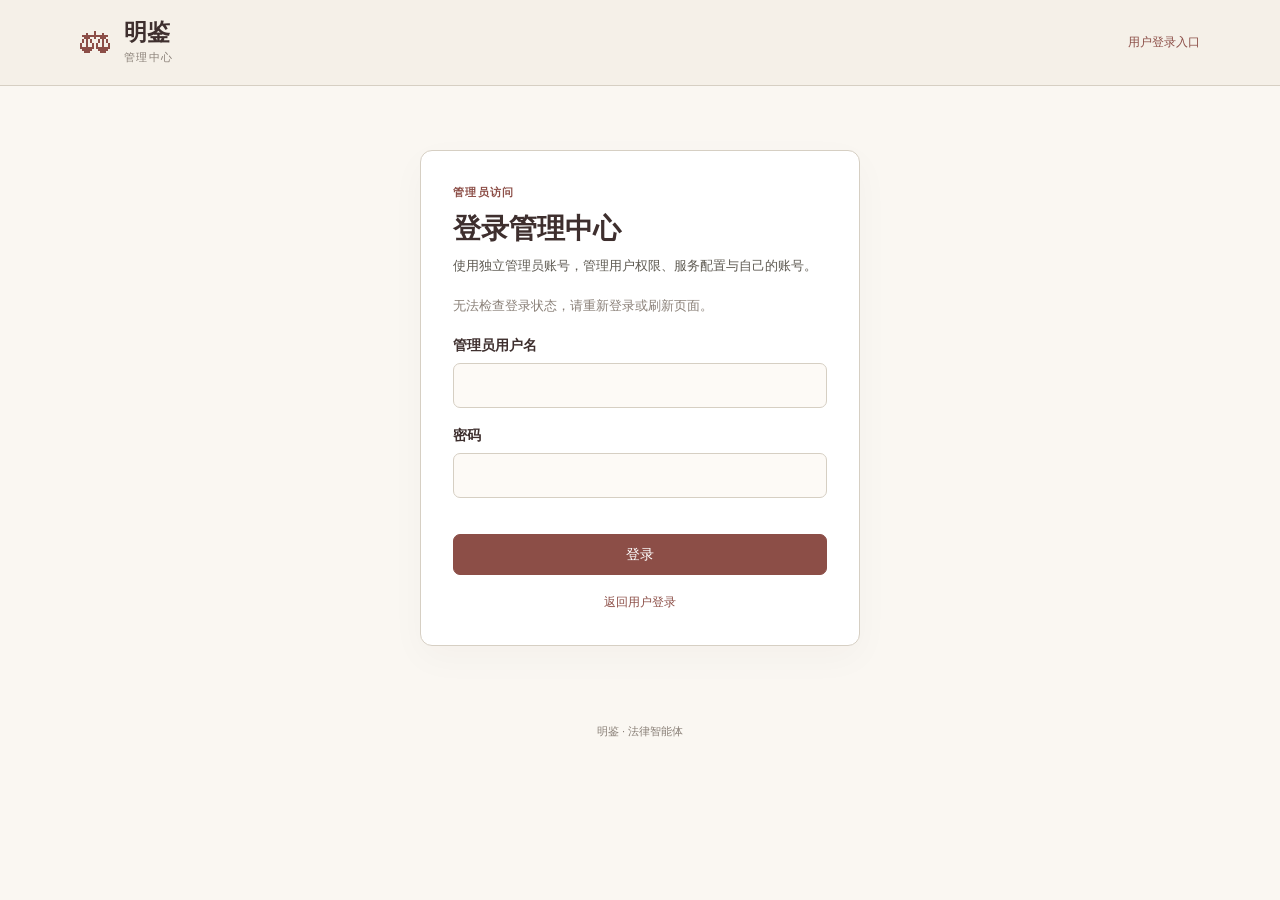
==== templates/admin.html @ 9ec8cc7a "Separate admin portal and unlimited test users; default DeepSeek Flash" ====
<!DOCTYPE html>
<html lang="zh-CN">
<head>
  <meta charset="UTF-8">
  <meta name="viewport" content="width=device-width, initial-scale=1.0">
  <meta name="robots" content="noindex, nofollow">
  <title>明鉴 · 管理中心</title>
  <link rel="stylesheet" href="/static/css/admin.css?v=20261010accounts1">
  <script src="/static/js/admin.js?v=20261010accounts1" defer></script>
</head>
<body>
  <header class="admin-header">
    <a class="brand" href="/admin"><span class="brand-mark" aria-hidden="true">⚖</span><span><strong>明鉴</strong><small>管理中心</small></span></a>
    <div class="header-actions">
      <a href="/">用户登录入口</a>
      <span id="admin-identity" class="hidden"></span>
      <button id="admin-logout" type="button" class="hidden">退出登录</button>
    </div>
  </header>

  <main class="admin-shell">
    <section id="admin-login-view" class="login-card" aria-labelledby="login-title">
      <span class="eyebrow">管理员访问</span>
      <h1 id="login-title">登录管理中心</h1>
      <p class="section-note">使用独立管理员账号，管理用户权限、服务配置与自己的账号。</p>
      <p id="admin-access-note" class="access-note" role="status">正在检查登录状态…</p>
      <form id="admin-login-form">
        <label for="admin-login-username">管理员用户名</label>
        <input id="admin-login-username" name="username" autocomplete="username" required maxlength="80">
        <label for="admin-login-password">密码</label>
        <input id="admin-login-password" name="password" type="password" autocomplete="current-password" required>
        <p id="admin-login-message" class="form-message" role="alert"></p>
        <button type="submit" class="primary">登录</button>
      </form>
      <a class="login-back" href="/">返回用户登录</a>
    </section>

    <div id="admin-dashboard" class="hidden">
      <div class="dashboard-intro">
        <div><span class="eyebrow">明鉴管理中心</span><h1>运行与账号管理</h1><p class="section-note">普通用户与管理员账号分别管理。</p></div>
        <button id="admin-refresh" type="button">刷新数据</button>
      </div>
      <nav class="section-nav" aria-label="管理功能">
        <a href="#users-section">普通用户</a><a href="#model-section">DeepSeek 设置</a><a href="#account-section">管理员账号</a>
      </nav>
      <p id="admin-page-message" class="form-message" role="status" aria-live="polite"></p>
      <section id="admin-metrics" class="metrics-grid" aria-label="运行统计"></section>

      <section id="users-section" class="admin-card" aria-labelledby="users-title">
        <div class="card-heading"><div><h2 id="users-title">普通用户</h2><p class="section-note">审批 AI 使用权限，并查看用户的额度状态。</p></div><span id="admin-user-count" class="muted"></span></div>
        <div class="user-filters">
          <label class="search-field" for="admin-user-search"><span class="sr-only">搜索用户名</span><input id="admin-user-search" type="search" placeholder="搜索用户名" autocomplete="off"></label>
          <label for="admin-user-filter"><span class="sr-only">筛选用户状态</span><select id="admin-user-filter"><option value="all">全部用户</option><option value="pending">待审批</option><option value="unlimited">不限次数</option><option value="trial">试用额度</option></select></label>
        </div>
        <div id="admin-users-list" class="users-list" aria-live="polite"></div>
        <details class="test-user-details">
          <summary>创建普通测试账号</summary>
          <p class="section-note">新账号将直接获批，可不限次数使用 AI；仅用于需要完整流程测试时。</p>
          <form id="admin-test-user-form" class="form-grid">
            <div><label for="test-user-username">测试用户名</label><input id="test-user-username" autocomplete="off" minlength="3" maxlength="80" required></div>
            <div><label for="test-user-password">测试密码（至少 12 位）</label><input id="test-user-password" type="password" autocomplete="new-password" minlength="12" required></div>
            <div class="form-footer"><button type="submit">创建测试账号</button><p id="admin-test-user-message" class="form-message" role="status"></p></div>
          </form>
        </details>
      </section>

      <section id="model-section" class="admin-card" aria-labelledby="model-title">
        <div class="card-heading"><div><h2 id="model-title">全局 DeepSeek 设置</h2><p class="section-note">用于平台提供的 AI 服务。普通用户的个人 API 配置在用户入口中设置。</p></div><span id="admin-model-key-status" class="muted"></span></div>
        <form id="admin-model-form" class="form-grid">
          <div class="full-width"><label for="admin-model-key">服务 API Key</label><input id="admin-model-key" type="password" autocomplete="new-password" placeholder="输入 API Key"><small class="field-note">已保存的密钥不会显示；留空保留现有密钥。</small></div>
          <div><label for="admin-model-base-url">Base URL</label><input id="admin-model-base-url" type="url" value="https://api.deepseek.com/v1" required></div>
          <div><label for="admin-model-name">默认模型</label><select id="admin-model-name"><option value="deepseek-flash">DeepSeek V4.1 Flash（推荐）</option><option value="deepseek-v4-pro">DeepSeek V4 Pro</option><option value="deepseek-chat">DeepSeek Chat（兼容）</option></select></div>
          <div class="form-footer"><button type="submit" class="primary">保存配置</button><button id="admin-model-test" type="button">测试连接</button><p id="admin-model-message" class="form-message" role="status"></p></div>
        </form>
      </section>

      <section id="account-section" class="admin-card" aria-labelledby="account-title">
        <div class="card-heading"><div><h2 id="account-title">管理员账号</h2><p class="section-note">管理员独立于普通用户列表。账号修改仅作用于当前登录的管理员。</p></div></div>
        <div id="admin-administrators-list" class="administrators-list"></div>
        <form id="admin-profile-form" class="form-grid profile-form">
          <div><label for="admin-profile-username">我的用户名</label><input id="admin-profile-username" autocomplete="username" maxlength="80"><small class="field-note">留空保留当前用户名。</small></div>
          <div><label for="admin-current-password">当前密码</label><input id="admin-current-password" type="password" autocomplete="current-password" required></div>
          <div><label for="admin-new-password">新密码（至少 12 位）</label><input id="admin-new-password" type="password" autocomplete="new-password" minlength="12"><small class="field-note">留空保留当前密码。</small></div>
          <div><label for="admin-confirm-password">确认新密码</label><input id="admin-confirm-password" type="password" autocomplete="new-password" minlength="12"></div>
          <div class="form-footer"><button type="submit" class="primary">保存我的账号</button><p id="admin-profile-message" class="form-message" role="status"></p></div>
        </form>
      </section>
    </div>
  </main>
  <footer class="admin-footer">明鉴 · 法律智能体</footer>
</body>
</html>
---- static/css/admin.css ----
:root {
  --paper: #faf7f2;
  --card: #fff;
  --input: #fdfaf6;
  --border: #d6cfc3;
  --text: #3e2f2e;
  --muted: #8a8078;
  --accent: #8c4e47;
  --accent-dark: #6b3530;
  --danger: #a8364b;
  --success: #3d6b4f;
}
* { box-sizing: border-box; }
html { scroll-behavior: smooth; }
body { margin: 0; background: var(--paper); color: var(--text); font: 14px/1.65 "Inter", "PingFang SC", "Microsoft YaHei", sans-serif; }
button, input, select { font: inherit; }
button, a, summary { -webkit-tap-highlight-color: transparent; }
a { color: var(--accent); text-decoration: none; }
a:hover { text-decoration: underline; }
button { padding: 8px 15px; border: 1px solid var(--border); border-radius: 7px; background: #fff; color: var(--text); cursor: pointer; }
button:hover { background: #f5f0e8; }
button.primary { border-color: var(--accent); background: var(--accent); color: #fff; }
button.primary:hover { background: var(--accent-dark); }
button.danger { color: var(--danger); border-color: #dbc1c6; }
button:disabled { cursor: wait; opacity: .55; }
button:focus-visible, a:focus-visible, summary:focus-visible { outline: 3px solid #b8706a88; outline-offset: 3px; }
input, select { display: block; width: 100%; min-width: 0; padding: 10px 12px; border: 1px solid var(--border); border-radius: 7px; background: var(--input); color: var(--text); }
input:focus, select:focus { outline: 2px solid #b8706a66; border-color: var(--accent); }
label { display: block; margin: 0 0 6px; font-weight: 600; }
h1, h2, p { margin: 0; }
h1 { font-family: "Noto Serif SC", "Songti SC", serif; font-size: 28px; line-height: 1.4; }
h2 { font-size: 18px; }
.hidden { display: none !important; }
.sr-only { position: absolute; width: 1px; height: 1px; padding: 0; margin: -1px; overflow: hidden; clip: rect(0,0,0,0); white-space: nowrap; border: 0; }
.admin-header { display: flex; justify-content: space-between; align-items: center; gap: 16px; min-height: 78px; padding: 16px max(24px, calc((100vw - 1120px) / 2)); border-bottom: 1px solid var(--border); background: #f5f0e8; }
.brand { display: flex; align-items: center; gap: 12px; color: var(--text); }
.brand:hover { text-decoration: none; }
.brand-mark { font-size: 32px; color: var(--accent); }
.brand strong, .brand small { display: block; }
.brand strong { font-family: "Songti SC", serif; font-size: 23px; line-height: 1.3; }
.brand small { color: var(--muted); font-size: 11px; letter-spacing: .12em; }
.header-actions { display: flex; align-items: center; gap: 16px; font-size: 12px; }
.admin-shell { width: min(1120px, calc(100% - 48px)); margin: 34px auto; }
.login-card { width: min(100%, 440px); margin: 64px auto; padding: 32px; border: 1px solid var(--border); border-radius: 12px; background: var(--card); box-shadow: 0 12px 36px #3e2f2e08; }
.eyebrow { display: block; margin-bottom: 8px; color: var(--accent); font-size: 11px; font-weight: 700; letter-spacing: .12em; }
.section-note { margin-top: 7px; color: #5e5a52; font-size: 13px; }
.access-note { margin: 18px 0; color: var(--muted); font-size: 13px; }
.login-card label { margin-top: 16px; }
.login-card button { width: 100%; margin-top: 8px; }
.login-back { display: block; margin-top: 18px; font-size: 12px; text-align: center; }
.dashboard-intro, .card-heading { display: flex; justify-content: space-between; align-items: center; gap: 16px; }
.card-heading > div { flex: 1; min-width: 0; }
.card-heading > .muted { flex-shrink: 0; max-width: 120px; text-align: right; }
.section-nav { display: flex; flex-wrap: wrap; gap: 22px; margin: 22px 0 16px; padding-bottom: 14px; border-bottom: 1px solid var(--border); font-size: 13px; }
.metrics-grid { display: grid; grid-template-columns: repeat(5, minmax(0, 1fr)); gap: 12px; margin: 16px 0 24px; }
.metric { padding: 18px 20px; border: 1px solid var(--border); border-radius: 9px; background: #fff; }
.metric strong { display: block; font-size: 26px; line-height: 1.4; font-weight: 600; }
.metric span { display: block; color: var(--muted); font-size: 12px; }
.admin-card { margin-bottom: 24px; padding: 26px; border: 1px solid var(--border); border-radius: 10px; background: var(--card); scroll-margin-top: 18px; }
.muted { color: var(--muted); font-size: 12px; }
.user-filters { display: flex; gap: 10px; margin: 20px 0 8px; }
.user-filters label { margin: 0; }
.search-field { flex: 1; }
.user-filters select { min-width: 140px; }
.user-row { display: flex; justify-content: space-between; align-items: center; gap: 18px; padding: 16px 0; border-bottom: 1px solid #ece6de; }
.user-info { min-width: 0; }
.user-name { overflow-wrap: anywhere; font-weight: 600; }
.user-tags { display: flex; flex-wrap: wrap; align-items: center; gap: 8px; margin-top: 6px; }
.badge { display: inline-block; padding: 2px 8px; border-radius: 5px; background: #f1e9df; color: #785d36; font-size: 11px; }
.badge.success { color: var(--success); background: #edf3ee; }
.badge.danger { color: var(--danger); background: #f8ecef; }
.user-actions { display: flex; flex-wrap: wrap; justify-content: flex-end; gap: 7px; flex-shrink: 0; }
.user-actions button { padding: 6px 10px; font-size: 12px; }
.empty-note { padding: 22px 0; color: var(--muted); font-size: 13px; }
.test-user-details { margin-top: 20px; }
.test-user-details summary { cursor: pointer; color: var(--accent); font-weight: 600; }
.test-user-details .form-grid { margin-top: 16px; }
.form-grid { display: grid; grid-template-columns: repeat(2, minmax(0, 1fr)); gap: 18px 22px; margin-top: 22px; }
.full-width, .form-footer { grid-column: 1 / -1; }
.form-footer { display: flex; align-items: center; flex-wrap: wrap; gap: 10px; }
.field-note { display: block; margin-top: 6px; color: var(--muted); font-size: 11px; }
.form-message { min-height: 20px; margin-top: 8px; color: var(--muted); font-size: 13px; overflow-wrap: anywhere; }
.form-message.error { color: var(--danger); }
.form-message.success { color: var(--success); }
.form-footer .form-message { margin-top: 0; }
.administrators-list { display: flex; flex-wrap: wrap; gap: 10px; margin-top: 18px; }
.administrator { display: flex; align-items: center; flex-wrap: wrap; gap: 10px; padding: 10px 14px; border: 1px solid var(--border); border-radius: 7px; overflow-wrap: anywhere; }
.profile-form { padding-top: 22px; border-top: 1px solid #ece6de; }
.admin-footer { padding: 12px 24px 30px; color: var(--muted); font-size: 11px; text-align: center; }
@media (max-width: 760px) {
  .admin-header { padding: 14px 18px; }
  .header-actions { flex-wrap: wrap; justify-content: flex-end; gap: 8px 12px; }
  .header-actions #admin-identity { max-width: 160px; overflow-wrap: anywhere; }
  .admin-shell { width: calc(100% - 32px); margin-top: 24px; }
  .login-card { margin-top: 36px; padding: 26px; }
  h1 { font-size: 24px; }
  .metrics-grid { grid-template-columns: repeat(2, minmax(0, 1fr)); }
  .metric:last-child { grid-column: 1 / -1; }
  .admin-card { padding: 20px; }
  .user-row { align-items: flex-start; flex-direction: column; gap: 12px; }
  .user-actions { justify-content: flex-start; }
  .card-heading { align-items: flex-start; }
  .form-grid { grid-template-columns: 1fr; gap: 16px; }
}
@media (max-width: 400px) {
  .admin-header { align-items: flex-start; gap: 10px; }
  .header-actions { max-width: 180px; font-size: 11px; }
  .dashboard-intro { align-items: flex-start; flex-direction: column; }
  .admin-card { padding: 16px; }
  .user-filters { flex-direction: column; }
}
@media (prefers-reduced-motion: reduce) { html { scroll-behavior: auto; } }
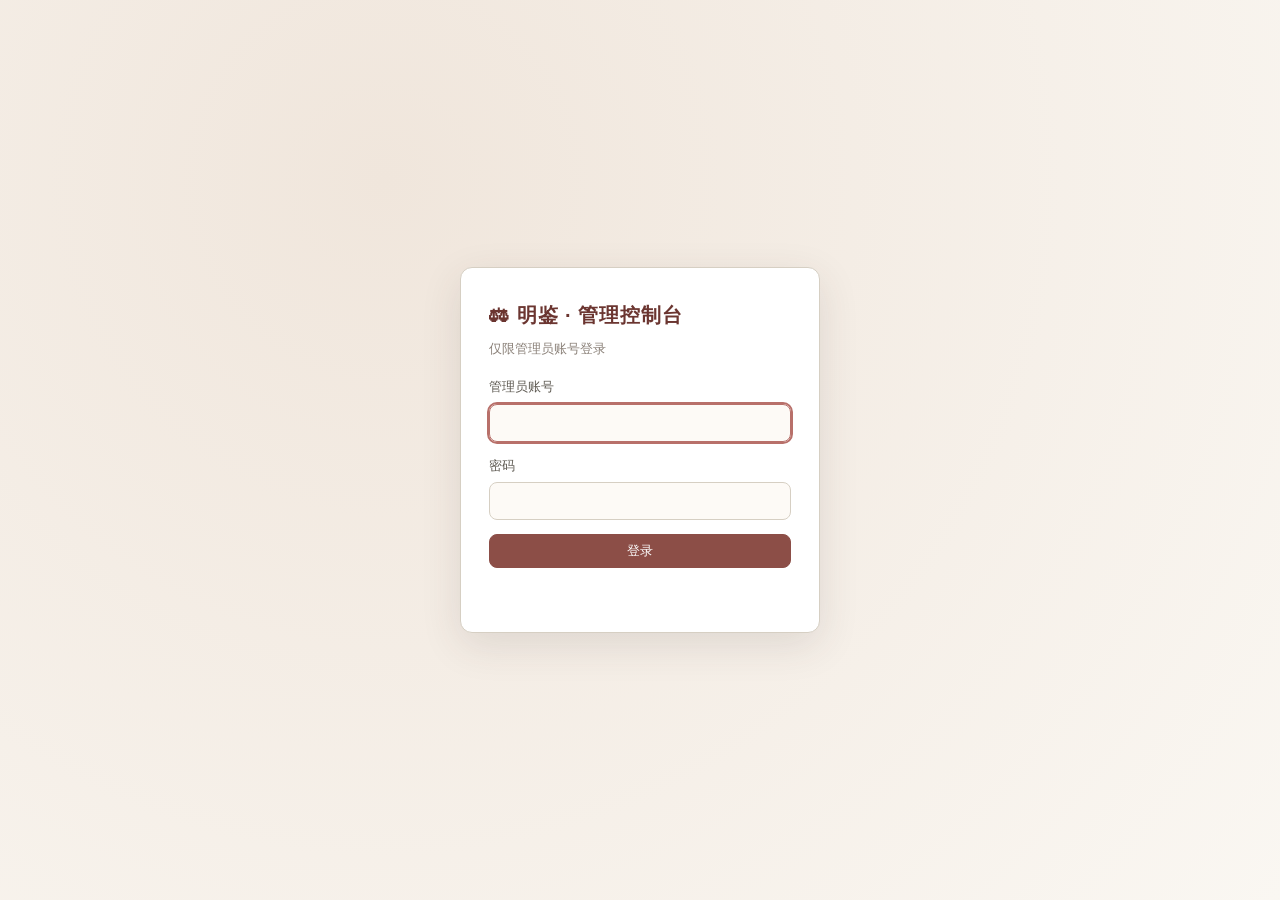
==== commit 8a34ac6c: "Add admin console, banned-word moderation, and judge test account - Dedicated /admin console: dashbo" ====
--- a/templates/admin.html
+++ b/templates/admin.html
@@ -1,92 +1,65 @@
 <!DOCTYPE html>
 <html lang="zh-CN">
 <head>
-  <meta charset="UTF-8">
-  <meta name="viewport" content="width=device-width, initial-scale=1.0">
-  <meta name="robots" content="noindex, nofollow">
-  <title>明鉴 · 管理中心</title>
-  <link rel="stylesheet" href="/static/css/admin.css?v=20261010accounts1">
-  <script src="/static/js/admin.js?v=20261010accounts1" defer></script>
+<meta charset="UTF-8">
+<meta name="viewport" content="width=device-width, initial-scale=1.0">
+<title>明鉴 · 管理控制台</title>
+<link rel="stylesheet" href="/static/css/admin.css?v=20261010admin2">
 </head>
 <body>
-  <header class="admin-header">
-    <a class="brand" href="/admin"><span class="brand-mark" aria-hidden="true">⚖</span><span><strong>明鉴</strong><small>管理中心</small></span></a>
-    <div class="header-actions">
-      <a href="/">用户登录入口</a>
-      <span id="admin-identity" class="hidden"></span>
-      <button id="admin-logout" type="button" class="hidden">退出登录</button>
+
+<!-- 管理员登录 -->
+<div id="admin-login" class="admin-login">
+  <form class="admin-login-card" onsubmit="return adminLogin()">
+    <div class="admin-brand">&#x2696; 明鉴 · 管理控制台</div>
+    <p class="admin-login-hint">仅限管理员账号登录</p>
+    <label>管理员账号
+      <input id="admin-login-username" autocomplete="username" autofocus>
+    </label>
+    <label>密码
+      <input id="admin-login-password" type="password" autocomplete="current-password">
+    </label>
+    <button class="admin-btn primary" type="submit">登录</button>
+    <p id="admin-login-error" class="admin-error"></p>
+  </form>
+</div>
+
+<!-- 控制台 -->
+<div id="admin-app" class="admin-app hidden">
+  <aside class="admin-side">
+    <div class="admin-side-brand">&#x2696; 明鉴后台</div>
+    <nav id="admin-nav">
+      <button type="button" data-section="dashboard" class="active">概览</button>
+      <button type="button" data-section="users">用户管理</button>
+      <button type="button" data-section="review">内容审核</button>
+      <button type="button" data-section="reports">举报处理</button>
+      <button type="button" data-section="cases">案例库</button>
+      <button type="button" data-section="audit">会话审计</button>
+      <button type="button" data-section="logs">操作日志</button>
+      <button type="button" data-section="system">系统配置</button>
+    </nav>
+    <div class="admin-side-foot">
+      <span id="admin-who"></span>
+      <button type="button" class="admin-btn ghost" onclick="adminLogout()">退出登录</button>
     </div>
-  </header>
+  </aside>
+  <main class="admin-main">
+    <header class="admin-main-head"><h2 id="admin-section-title">概览</h2></header>
+    <div id="admin-view" class="admin-view"><p class="admin-empty">加载中…</p></div>
+  </main>
+</div>
 
-  <main class="admin-shell">
-    <section id="admin-login-view" class="login-card" aria-labelledby="login-title">
-      <span class="eyebrow">管理员访问</span>
-      <h1 id="login-title">登录管理中心</h1>
-      <p class="section-note">使用独立管理员账号，管理用户权限、服务配置与自己的账号。</p>
-      <p id="admin-access-note" class="access-note" role="status">正在检查登录状态…</p>
-      <form id="admin-login-form">
-        <label for="admin-login-username">管理员用户名</label>
-        <input id="admin-login-username" name="username" autocomplete="username" required maxlength="80">
-        <label for="admin-login-password">密码</label>
-        <input id="admin-login-password" name="password" type="password" autocomplete="current-password" required>
-        <p id="admin-login-message" class="form-message" role="alert"></p>
-        <button type="submit" class="primary">登录</button>
-      </form>
-      <a class="login-back" href="/">返回用户登录</a>
-    </section>
+<!-- 模态框 -->
+<div id="admin-modal" class="admin-modal hidden" onclick="if(event.target===this)closeAdminModal()">
+  <div class="admin-modal-body">
+    <div class="admin-modal-head">
+      <h3 id="admin-modal-title"></h3>
+      <button type="button" class="admin-modal-close" onclick="closeAdminModal()" aria-label="关闭">×</button>
+    </div>
+    <div id="admin-modal-content"></div>
+  </div>
+</div>
 
-    <div id="admin-dashboard" class="hidden">
-      <div class="dashboard-intro">
-        <div><span class="eyebrow">明鉴管理中心</span><h1>运行与账号管理</h1><p class="section-note">普通用户与管理员账号分别管理。</p></div>
-        <button id="admin-refresh" type="button">刷新数据</button>
-      </div>
-      <nav class="section-nav" aria-label="管理功能">
-        <a href="#users-section">普通用户</a><a href="#model-section">DeepSeek 设置</a><a href="#account-section">管理员账号</a>
-      </nav>
-      <p id="admin-page-message" class="form-message" role="status" aria-live="polite"></p>
-      <section id="admin-metrics" class="metrics-grid" aria-label="运行统计"></section>
-
-      <section id="users-section" class="admin-card" aria-labelledby="users-title">
-        <div class="card-heading"><div><h2 id="users-title">普通用户</h2><p class="section-note">审批 AI 使用权限，并查看用户的额度状态。</p></div><span id="admin-user-count" class="muted"></span></div>
-        <div class="user-filters">
-          <label class="search-field" for="admin-user-search"><span class="sr-only">搜索用户名</span><input id="admin-user-search" type="search" placeholder="搜索用户名" autocomplete="off"></label>
-          <label for="admin-user-filter"><span class="sr-only">筛选用户状态</span><select id="admin-user-filter"><option value="all">全部用户</option><option value="pending">待审批</option><option value="unlimited">不限次数</option><option value="trial">试用额度</option></select></label>
-        </div>
-        <div id="admin-users-list" class="users-list" aria-live="polite"></div>
-        <details class="test-user-details">
-          <summary>创建普通测试账号</summary>
-          <p class="section-note">新账号将直接获批，可不限次数使用 AI；仅用于需要完整流程测试时。</p>
-          <form id="admin-test-user-form" class="form-grid">
-            <div><label for="test-user-username">测试用户名</label><input id="test-user-username" autocomplete="off" minlength="3" maxlength="80" required></div>
-            <div><label for="test-user-password">测试密码（至少 12 位）</label><input id="test-user-password" type="password" autocomplete="new-password" minlength="12" required></div>
-            <div class="form-footer"><button type="submit">创建测试账号</button><p id="admin-test-user-message" class="form-message" role="status"></p></div>
-          </form>
-        </details>
-      </section>
-
-      <section id="model-section" class="admin-card" aria-labelledby="model-title">
-        <div class="card-heading"><div><h2 id="model-title">全局 DeepSeek 设置</h2><p class="section-note">用于平台提供的 AI 服务。普通用户的个人 API 配置在用户入口中设置。</p></div><span id="admin-model-key-status" class="muted"></span></div>
-        <form id="admin-model-form" class="form-grid">
-          <div class="full-width"><label for="admin-model-key">服务 API Key</label><input id="admin-model-key" type="password" autocomplete="new-password" placeholder="输入 API Key"><small class="field-note">已保存的密钥不会显示；留空保留现有密钥。</small></div>
-          <div><label for="admin-model-base-url">Base URL</label><input id="admin-model-base-url" type="url" value="https://api.deepseek.com/v1" required></div>
-          <div><label for="admin-model-name">默认模型</label><select id="admin-model-name"><option value="deepseek-flash">DeepSeek V4.1 Flash（推荐）</option><option value="deepseek-v4-pro">DeepSeek V4 Pro</option><option value="deepseek-chat">DeepSeek Chat（兼容）</option></select></div>
-          <div class="form-footer"><button type="submit" class="primary">保存配置</button><button id="admin-model-test" type="button">测试连接</button><p id="admin-model-message" class="form-message" role="status"></p></div>
-        </form>
-      </section>
-
-      <section id="account-section" class="admin-card" aria-labelledby="account-title">
-        <div class="card-heading"><div><h2 id="account-title">管理员账号</h2><p class="section-note">管理员独立于普通用户列表。账号修改仅作用于当前登录的管理员。</p></div></div>
-        <div id="admin-administrators-list" class="administrators-list"></div>
-        <form id="admin-profile-form" class="form-grid profile-form">
-          <div><label for="admin-profile-username">我的用户名</label><input id="admin-profile-username" autocomplete="username" maxlength="80"><small class="field-note">留空保留当前用户名。</small></div>
-          <div><label for="admin-current-password">当前密码</label><input id="admin-current-password" type="password" autocomplete="current-password" required></div>
-          <div><label for="admin-new-password">新密码（至少 12 位）</label><input id="admin-new-password" type="password" autocomplete="new-password" minlength="12"><small class="field-note">留空保留当前密码。</small></div>
-          <div><label for="admin-confirm-password">确认新密码</label><input id="admin-confirm-password" type="password" autocomplete="new-password" minlength="12"></div>
-          <div class="form-footer"><button type="submit" class="primary">保存我的账号</button><p id="admin-profile-message" class="form-message" role="status"></p></div>
-        </form>
-      </section>
-    </div>
-  </main>
-  <footer class="admin-footer">明鉴 · 法律智能体</footer>
+<script src="/static/js/admin.js?v=20261010admin2"></script>
 </body>
 </html>
--- a/static/css/admin.css
+++ b/static/css/admin.css
@@ -1,112 +1,200 @@
+/* 明鉴 · 管理控制台独立样式 */
 :root {
-  --paper: #faf7f2;
-  --card: #fff;
-  --input: #fdfaf6;
-  --border: #d6cfc3;
-  --text: #3e2f2e;
-  --muted: #8a8078;
+  --bg-paper: #faf7f2;
+  --bg-surface: #f5f0e8;
+  --bg-card: #ffffff;
+  --bg-input: #fdfaf6;
+  --border-subtle: #e2dbcf;
+  --border-card: #d6cfc3;
+  --text-primary: #3e2f2e;
+  --text-secondary: #5e5a52;
+  --text-muted: #8a8078;
   --accent: #8c4e47;
-  --accent-dark: #6b3530;
+  --accent-light: #b8706a;
+  --accent-dim: #6b3530;
   --danger: #a8364b;
+  --warning: #8b6914;
   --success: #3d6b4f;
+  --info: #4a6368;
+  --font-body: 'Inter', 'PingFang SC', 'Microsoft YaHei', 'Noto Sans SC', sans-serif;
+  --radius-sm: 4px;
+  --radius-md: 8px;
+  --radius-lg: 12px;
 }
 * { box-sizing: border-box; }
-html { scroll-behavior: smooth; }
-body { margin: 0; background: var(--paper); color: var(--text); font: 14px/1.65 "Inter", "PingFang SC", "Microsoft YaHei", sans-serif; }
-button, input, select { font: inherit; }
-button, a, summary { -webkit-tap-highlight-color: transparent; }
-a { color: var(--accent); text-decoration: none; }
-a:hover { text-decoration: underline; }
-button { padding: 8px 15px; border: 1px solid var(--border); border-radius: 7px; background: #fff; color: var(--text); cursor: pointer; }
-button:hover { background: #f5f0e8; }
-button.primary { border-color: var(--accent); background: var(--accent); color: #fff; }
-button.primary:hover { background: var(--accent-dark); }
-button.danger { color: var(--danger); border-color: #dbc1c6; }
-button:disabled { cursor: wait; opacity: .55; }
-button:focus-visible, a:focus-visible, summary:focus-visible { outline: 3px solid #b8706a88; outline-offset: 3px; }
-input, select { display: block; width: 100%; min-width: 0; padding: 10px 12px; border: 1px solid var(--border); border-radius: 7px; background: var(--input); color: var(--text); }
-input:focus, select:focus { outline: 2px solid #b8706a66; border-color: var(--accent); }
-label { display: block; margin: 0 0 6px; font-weight: 600; }
-h1, h2, p { margin: 0; }
-h1 { font-family: "Noto Serif SC", "Songti SC", serif; font-size: 28px; line-height: 1.4; }
-h2 { font-size: 18px; }
+html, body { height: 100%; }
+body {
+  margin: 0;
+  font-family: var(--font-body);
+  background: var(--bg-paper);
+  color: var(--text-primary);
+  font-size: 14px;
+  line-height: 1.55;
+}
 .hidden { display: none !important; }
-.sr-only { position: absolute; width: 1px; height: 1px; padding: 0; margin: -1px; overflow: hidden; clip: rect(0,0,0,0); white-space: nowrap; border: 0; }
-.admin-header { display: flex; justify-content: space-between; align-items: center; gap: 16px; min-height: 78px; padding: 16px max(24px, calc((100vw - 1120px) / 2)); border-bottom: 1px solid var(--border); background: #f5f0e8; }
-.brand { display: flex; align-items: center; gap: 12px; color: var(--text); }
-.brand:hover { text-decoration: none; }
-.brand-mark { font-size: 32px; color: var(--accent); }
-.brand strong, .brand small { display: block; }
-.brand strong { font-family: "Songti SC", serif; font-size: 23px; line-height: 1.3; }
-.brand small { color: var(--muted); font-size: 11px; letter-spacing: .12em; }
-.header-actions { display: flex; align-items: center; gap: 16px; font-size: 12px; }
-.admin-shell { width: min(1120px, calc(100% - 48px)); margin: 34px auto; }
-.login-card { width: min(100%, 440px); margin: 64px auto; padding: 32px; border: 1px solid var(--border); border-radius: 12px; background: var(--card); box-shadow: 0 12px 36px #3e2f2e08; }
-.eyebrow { display: block; margin-bottom: 8px; color: var(--accent); font-size: 11px; font-weight: 700; letter-spacing: .12em; }
-.section-note { margin-top: 7px; color: #5e5a52; font-size: 13px; }
-.access-note { margin: 18px 0; color: var(--muted); font-size: 13px; }
-.login-card label { margin-top: 16px; }
-.login-card button { width: 100%; margin-top: 8px; }
-.login-back { display: block; margin-top: 18px; font-size: 12px; text-align: center; }
-.dashboard-intro, .card-heading { display: flex; justify-content: space-between; align-items: center; gap: 16px; }
-.card-heading > div { flex: 1; min-width: 0; }
-.card-heading > .muted { flex-shrink: 0; max-width: 120px; text-align: right; }
-.section-nav { display: flex; flex-wrap: wrap; gap: 22px; margin: 22px 0 16px; padding-bottom: 14px; border-bottom: 1px solid var(--border); font-size: 13px; }
-.metrics-grid { display: grid; grid-template-columns: repeat(5, minmax(0, 1fr)); gap: 12px; margin: 16px 0 24px; }
-.metric { padding: 18px 20px; border: 1px solid var(--border); border-radius: 9px; background: #fff; }
-.metric strong { display: block; font-size: 26px; line-height: 1.4; font-weight: 600; }
-.metric span { display: block; color: var(--muted); font-size: 12px; }
-.admin-card { margin-bottom: 24px; padding: 26px; border: 1px solid var(--border); border-radius: 10px; background: var(--card); scroll-margin-top: 18px; }
-.muted { color: var(--muted); font-size: 12px; }
-.user-filters { display: flex; gap: 10px; margin: 20px 0 8px; }
-.user-filters label { margin: 0; }
-.search-field { flex: 1; }
-.user-filters select { min-width: 140px; }
-.user-row { display: flex; justify-content: space-between; align-items: center; gap: 18px; padding: 16px 0; border-bottom: 1px solid #ece6de; }
-.user-info { min-width: 0; }
-.user-name { overflow-wrap: anywhere; font-weight: 600; }
-.user-tags { display: flex; flex-wrap: wrap; align-items: center; gap: 8px; margin-top: 6px; }
-.badge { display: inline-block; padding: 2px 8px; border-radius: 5px; background: #f1e9df; color: #785d36; font-size: 11px; }
-.badge.success { color: var(--success); background: #edf3ee; }
-.badge.danger { color: var(--danger); background: #f8ecef; }
-.user-actions { display: flex; flex-wrap: wrap; justify-content: flex-end; gap: 7px; flex-shrink: 0; }
-.user-actions button { padding: 6px 10px; font-size: 12px; }
-.empty-note { padding: 22px 0; color: var(--muted); font-size: 13px; }
-.test-user-details { margin-top: 20px; }
-.test-user-details summary { cursor: pointer; color: var(--accent); font-weight: 600; }
-.test-user-details .form-grid { margin-top: 16px; }
-.form-grid { display: grid; grid-template-columns: repeat(2, minmax(0, 1fr)); gap: 18px 22px; margin-top: 22px; }
-.full-width, .form-footer { grid-column: 1 / -1; }
-.form-footer { display: flex; align-items: center; flex-wrap: wrap; gap: 10px; }
-.field-note { display: block; margin-top: 6px; color: var(--muted); font-size: 11px; }
-.form-message { min-height: 20px; margin-top: 8px; color: var(--muted); font-size: 13px; overflow-wrap: anywhere; }
-.form-message.error { color: var(--danger); }
-.form-message.success { color: var(--success); }
-.form-footer .form-message { margin-top: 0; }
-.administrators-list { display: flex; flex-wrap: wrap; gap: 10px; margin-top: 18px; }
-.administrator { display: flex; align-items: center; flex-wrap: wrap; gap: 10px; padding: 10px 14px; border: 1px solid var(--border); border-radius: 7px; overflow-wrap: anywhere; }
-.profile-form { padding-top: 22px; border-top: 1px solid #ece6de; }
-.admin-footer { padding: 12px 24px 30px; color: var(--muted); font-size: 11px; text-align: center; }
-@media (max-width: 760px) {
-  .admin-header { padding: 14px 18px; }
-  .header-actions { flex-wrap: wrap; justify-content: flex-end; gap: 8px 12px; }
-  .header-actions #admin-identity { max-width: 160px; overflow-wrap: anywhere; }
-  .admin-shell { width: calc(100% - 32px); margin-top: 24px; }
-  .login-card { margin-top: 36px; padding: 26px; }
-  h1 { font-size: 24px; }
-  .metrics-grid { grid-template-columns: repeat(2, minmax(0, 1fr)); }
-  .metric:last-child { grid-column: 1 / -1; }
-  .admin-card { padding: 20px; }
-  .user-row { align-items: flex-start; flex-direction: column; gap: 12px; }
-  .user-actions { justify-content: flex-start; }
-  .card-heading { align-items: flex-start; }
-  .form-grid { grid-template-columns: 1fr; gap: 16px; }
-}
-@media (max-width: 400px) {
-  .admin-header { align-items: flex-start; gap: 10px; }
-  .header-actions { max-width: 180px; font-size: 11px; }
-  .dashboard-intro { align-items: flex-start; flex-direction: column; }
-  .admin-card { padding: 16px; }
-  .user-filters { flex-direction: column; }
-}
-@media (prefers-reduced-motion: reduce) { html { scroll-behavior: auto; } }
+button { font-family: inherit; cursor: pointer; }
+input, select, textarea { font-family: inherit; font-size: 14px; }
+
+/* ===== 登录 ===== */
+.admin-login {
+  min-height: 100vh;
+  display: flex;
+  align-items: center;
+  justify-content: center;
+  background: radial-gradient(circle at 30% 20%, #f0e6dc, var(--bg-paper));
+}
+.admin-login-card {
+  width: 360px;
+  background: var(--bg-card);
+  border: 1px solid var(--border-card);
+  border-radius: var(--radius-lg);
+  padding: 32px 28px;
+  box-shadow: 0 12px 40px rgba(62, 47, 46, 0.12);
+  display: flex;
+  flex-direction: column;
+  gap: 14px;
+}
+.admin-brand { font-size: 20px; font-weight: 700; color: var(--accent-dim); letter-spacing: 1px; }
+.admin-login-hint { margin: -6px 0 4px; color: var(--text-muted); font-size: 13px; }
+.admin-login-card label { display: flex; flex-direction: column; gap: 6px; font-size: 13px; color: var(--text-secondary); }
+.admin-login-card input {
+  padding: 10px 12px;
+  border: 1px solid var(--border-card);
+  border-radius: var(--radius-md);
+  background: var(--bg-input);
+  color: var(--text-primary);
+}
+.admin-login-card input:focus { outline: 2px solid var(--accent-light); border-color: var(--accent-light); }
+.admin-error { color: var(--danger); font-size: 13px; min-height: 18px; margin: 0; }
+
+/* ===== 布局 ===== */
+.admin-app { display: grid; grid-template-columns: 220px 1fr; min-height: 100vh; }
+.admin-side {
+  background: #33272a;
+  color: #e8ddd6;
+  display: flex;
+  flex-direction: column;
+  padding: 20px 14px;
+}
+.admin-side-brand { font-size: 17px; font-weight: 700; color: #fff; margin-bottom: 22px; letter-spacing: 1px; }
+.admin-side nav { display: flex; flex-direction: column; gap: 4px; flex: 1; }
+.admin-side nav button {
+  text-align: left;
+  background: transparent;
+  border: none;
+  color: #cbb9b2;
+  padding: 10px 12px;
+  border-radius: var(--radius-md);
+  font-size: 14px;
+  transition: background .15s, color .15s;
+}
+.admin-side nav button:hover { background: rgba(255,255,255,.08); color: #fff; }
+.admin-side nav button.active { background: var(--accent); color: #fff; }
+.admin-side-foot { border-top: 1px solid rgba(255,255,255,.12); padding-top: 14px; display: flex; flex-direction: column; gap: 8px; }
+.admin-side-foot span { font-size: 13px; color: #d9c9c2; word-break: break-all; }
+
+.admin-main { padding: 26px 32px; overflow: auto; }
+.admin-main-head h2 { margin: 0 0 18px; font-size: 22px; color: var(--text-primary); }
+.admin-view { display: flex; flex-direction: column; gap: 20px; }
+
+/* ===== 卡片 / 指标 ===== */
+.admin-cards { display: grid; grid-template-columns: repeat(auto-fill, minmax(160px, 1fr)); gap: 14px; }
+.admin-card {
+  background: var(--bg-card);
+  border: 1px solid var(--border-card);
+  border-radius: var(--radius-lg);
+  padding: 16px 18px;
+}
+.admin-card strong { display: block; font-size: 26px; color: var(--accent-dim); line-height: 1.2; }
+.admin-card span { color: var(--text-muted); font-size: 13px; }
+.admin-block-title { font-size: 15px; font-weight: 600; margin: 4px 0 0; color: var(--text-secondary); }
+
+/* ===== 按钮 ===== */
+.admin-btn {
+  border: 1px solid var(--border-card);
+  background: var(--bg-card);
+  color: var(--text-primary);
+  padding: 7px 14px;
+  border-radius: var(--radius-md);
+  font-size: 13px;
+  transition: background .15s, border-color .15s, opacity .15s;
+}
+.admin-btn:hover { border-color: var(--accent-light); }
+.admin-btn.primary { background: var(--accent); border-color: var(--accent); color: #fff; }
+.admin-btn.primary:hover { background: var(--accent-dim); }
+.admin-btn.danger { color: var(--danger); border-color: #e0b6c0; }
+.admin-btn.danger:hover { background: #fbeef1; }
+.admin-btn.ghost { background: transparent; color: #e8ddd6; border-color: rgba(255,255,255,.25); }
+.admin-btn.ghost:hover { background: rgba(255,255,255,.1); }
+.admin-btn:disabled { opacity: .5; cursor: not-allowed; }
+.admin-btn.small { padding: 4px 10px; font-size: 12px; }
+
+/* ===== 表格 ===== */
+.admin-table-wrap { background: var(--bg-card); border: 1px solid var(--border-card); border-radius: var(--radius-lg); overflow: auto; }
+table.admin-table { width: 100%; border-collapse: collapse; }
+.admin-table th, .admin-table td { padding: 10px 12px; text-align: left; border-bottom: 1px solid var(--border-subtle); font-size: 13px; vertical-align: top; }
+.admin-table th { background: var(--bg-surface); color: var(--text-secondary); font-weight: 600; white-space: nowrap; }
+.admin-table tr:last-child td { border-bottom: none; }
+.admin-table td.actions { white-space: nowrap; display: flex; gap: 6px; flex-wrap: wrap; }
+
+/* ===== 表单 / 工具条 ===== */
+.admin-toolbar { display: flex; gap: 10px; flex-wrap: wrap; align-items: center; }
+.admin-toolbar input, .admin-toolbar select {
+  padding: 7px 10px; border: 1px solid var(--border-card); border-radius: var(--radius-md); background: var(--bg-input); color: var(--text-primary);
+}
+.admin-toolbar input[type="search"] { min-width: 220px; }
+.admin-form { display: grid; grid-template-columns: 1fr 1fr; gap: 14px; }
+.admin-form .full { grid-column: 1 / -1; }
+.admin-field { display: flex; flex-direction: column; gap: 6px; font-size: 13px; color: var(--text-secondary); }
+.admin-field input, .admin-field select, .admin-field textarea {
+  padding: 8px 10px; border: 1px solid var(--border-card); border-radius: var(--radius-md); background: var(--bg-input); color: var(--text-primary);
+}
+.admin-field textarea { min-height: 80px; resize: vertical; }
+.admin-actions { display: flex; gap: 10px; margin-top: 6px; }
+.admin-note { color: var(--text-muted); font-size: 12px; }
+.admin-empty { color: var(--text-muted); padding: 18px; text-align: center; }
+.admin-pagination { display: flex; align-items: center; gap: 12px; color: var(--text-secondary); font-size: 13px; }
+
+/* ===== 徽标 ===== */
+.badge { display: inline-block; padding: 2px 8px; border-radius: 999px; font-size: 12px; background: var(--bg-surface); color: var(--text-secondary); }
+.badge.ok { background: #e3efe7; color: var(--success); }
+.badge.warn { background: #f4ecd6; color: var(--warning); }
+.badge.bad { background: #fbe6ea; color: var(--danger); }
+.badge.info { background: #e2ecee; color: var(--info); }
+
+/* ===== 模态框 ===== */
+.admin-modal { position: fixed; inset: 0; background: rgba(50, 39, 42, .5); display: flex; align-items: flex-start; justify-content: center; padding: 40px 16px; overflow: auto; z-index: 50; }
+.admin-modal-body { background: var(--bg-card); border-radius: var(--radius-lg); width: min(860px, 100%); padding: 24px; box-shadow: 0 20px 60px rgba(0,0,0,.25); }
+.admin-modal-head { display: flex; justify-content: space-between; align-items: center; margin-bottom: 18px; }
+.admin-modal-head h3 { margin: 0; font-size: 18px; }
+.admin-modal-close { background: none; border: none; font-size: 22px; line-height: 1; color: var(--text-muted); }
+
+/* ===== 社区审核 ===== */
+.admin-report { border-left: 3px solid var(--accent-light); background: var(--bg-card); border-radius: var(--radius-md); padding: 12px 14px; }
+.admin-report + .admin-report { margin-top: 10px; }
+.admin-report pre { white-space: pre-wrap; word-break: break-word; margin: 6px 0; font-family: inherit; font-size: 13px; color: var(--text-primary); }
+.admin-report .meta { color: var(--text-muted); font-size: 12px; display: flex; gap: 12px; flex-wrap: wrap; }
+
+/* ===== 会话审计 ===== */
+.audit-msg { padding: 10px 12px; border-radius: var(--radius-md); margin-bottom: 8px; font-size: 13px; }
+.audit-msg.user { background: var(--bg-surface); }
+.audit-msg.assistant { background: #f3f6f5; }
+.audit-msg .role { font-size: 12px; color: var(--text-muted); margin-bottom: 4px; }
+.audit-msg .content { white-space: pre-wrap; word-break: break-word; }
+.audit-banner { background: #f4ecd6; color: var(--warning); border-radius: var(--radius-md); padding: 8px 12px; font-size: 13px; }
+
+/* ===== 概览图表 ===== */
+.admin-chart { display: flex; align-items: flex-end; gap: 10px; height: 180px; padding: 12px; background: var(--bg-card); border-radius: var(--radius-md); }
+.admin-chart-col { flex: 1; display: flex; flex-direction: column; align-items: center; height: 100%; justify-content: flex-end; }
+.admin-chart-bars { display: flex; align-items: flex-end; gap: 4px; height: 100%; width: 100%; justify-content: center; }
+.admin-chart-bars .bar { width: 12px; min-height: 2px; border-radius: 4px 4px 0 0; }
+.admin-chart-bars .bar.users { background: var(--accent, #8c4e47); }
+.admin-chart-bars .bar.posts { background: var(--info, #3f6f8a); }
+.admin-chart-label { font-size: 11px; color: var(--text-muted); margin-top: 6px; }
+.admin-chart-legend { display: flex; gap: 16px; font-size: 12px; color: var(--text-muted); margin: 8px 0 0; }
+.admin-chart-legend .dot { display: inline-block; width: 10px; height: 10px; border-radius: 3px; margin-right: 5px; vertical-align: middle; }
+.admin-chart-legend .dot.users { background: var(--accent, #8c4e47); }
+.admin-chart-legend .dot.posts { background: var(--info, #3f6f8a); }
+
+/* ===== 危险操作确认弹窗 ===== */
+.admin-confirm-text { font-size: 14px; color: var(--text-primary); margin: 8px 0 14px; line-height: 1.6; }
